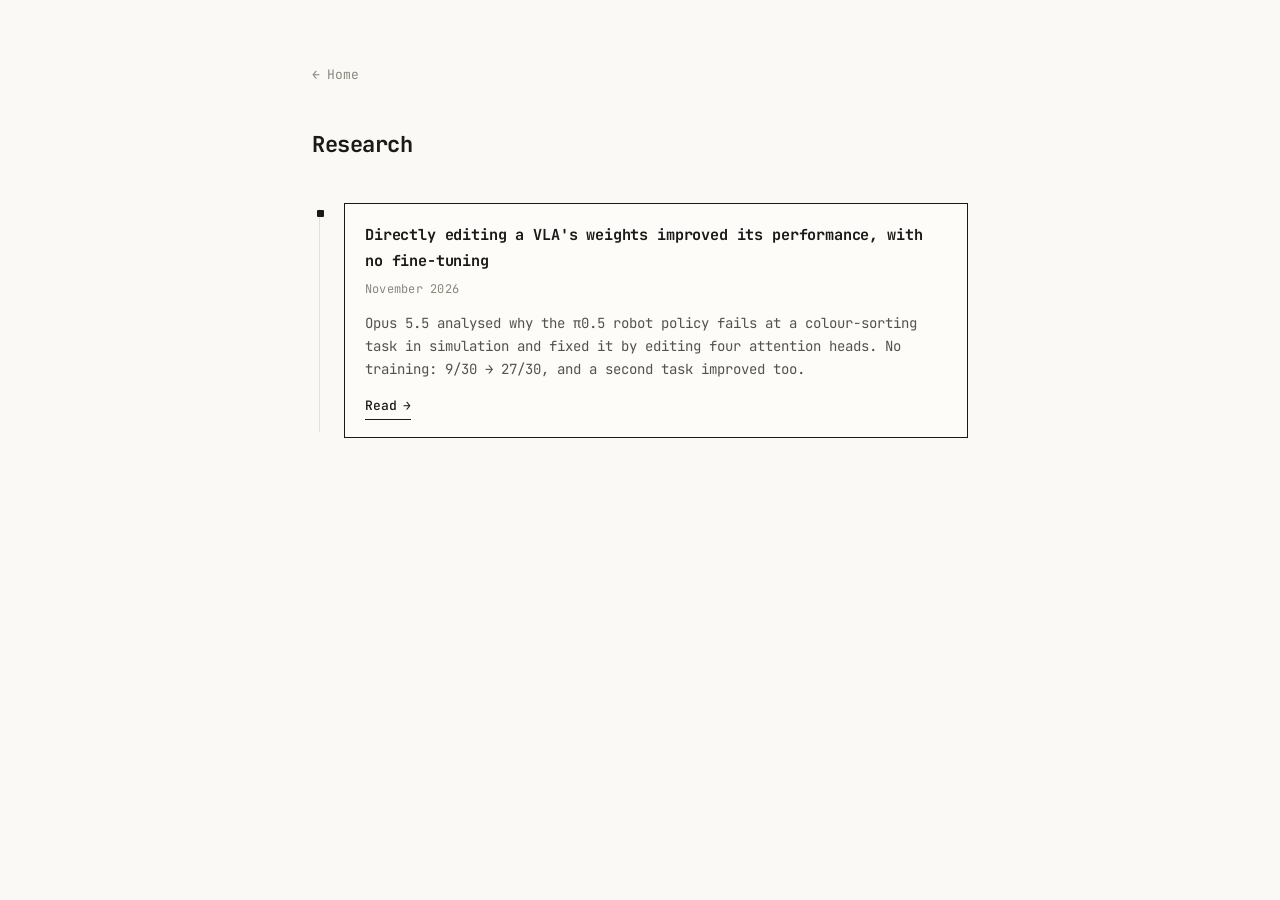
==== research/index.html @ 10c85fe3 "Add a /research index page and point the homepage nav link at it" ====
<!DOCTYPE html>
<html lang="en">
<head>
    <meta charset="UTF-8">
    <meta name="viewport" content="width=device-width, initial-scale=1.0, viewport-fit=cover">
    <meta name="theme-color" content="#faf9f5">
    <meta name="mobile-web-app-capable" content="yes">
    <meta name="apple-mobile-web-app-capable" content="yes">
    <meta name="apple-mobile-web-app-status-bar-style" content="default">
    <link rel="stylesheet" href="/style.css">
    <title>Research — Abdul Rahim Mirani</title>
    <link rel="canonical" href="https://www.abdulrahimmirani.com/research">
    <link rel="preconnect" href="https://fonts.googleapis.com">
    <link rel="preconnect" href="https://fonts.gstatic.com" crossorigin>
    <link href="https://fonts.googleapis.com/css2?family=JetBrains+Mono:wght@400;500;700&display=swap" rel="stylesheet">
    <script>
        window.va = window.va || function () { (window.vaq = window.vaq || []).push(arguments); };
    </script>
    <script defer src="/_vercel/insights/script.js"></script>
</head>

<body>
    <main>
        <a href="/" class="back-link">Home</a>

        <section class="work" aria-label="Research">
            <h1 class="page-title">Research</h1>

            <ul class="entry-list">
                <li class="entry featured">
                    <h3 class="entry-title">Directly editing a VLA's weights improved its performance, with no fine-tuning</h3>
                    <p class="entry-meta">November 2026</p>
                    <p class="entry-desc">Opus 5.5 analysed why the π0.5 robot policy fails at a colour-sorting task in simulation and fixed it by editing four attention heads. No training: 9/30 → 27/30, and a second task improved too.</p>
                    <div class="entry-links">
                        <a href="/research/vla-weight-editing" class="entry-link">Read</a>
                    </div>
                </li>
            </ul>
        </section>
    </main>
</body>
</html>
---- style.css ----
:root {
    --background: #faf9f5;        /* warm cream/paper */
    --background-card: #fdfcf9;   /* slightly lighter for boxes */
    --text: #1a1a1a;             /* near-black */
    --text-secondary: #55524c;   /* warm gray */
    --text-muted: #8a867d;       /* muted warm gray */
    --line: #e4e1d8;             /* light hairline border */
    --line-strong: #1a1a1a;      /* strong border for featured box */

    --font-serif: "Tinos", "Times New Roman", Times, serif;
    --font-mono: "JetBrains Mono", "IBM Plex Mono", ui-monospace, "SFMono-Regular", Menlo, Consolas, monospace;
}

* {
    margin: 0;
    padding: 0;
    box-sizing: border-box;
}

html {
    background-color: var(--background);
    min-height: 100%;
    height: 100%;
    overflow-x: hidden;
    -webkit-overflow-scrolling: touch;
    scroll-behavior: smooth;
}

html,
body {
    background-color: var(--background);
}

body {
    color: var(--text);
    font-family: var(--font-mono);
    font-size: 0.9375rem;
    line-height: 1.7;
    padding-top: max(4rem, env(safe-area-inset-top));
    padding-right: max(1.5rem, env(safe-area-inset-right));
    padding-bottom: max(6rem, env(safe-area-inset-bottom));
    padding-left: max(1.5rem, env(safe-area-inset-left));
    max-width: 44rem;
    margin: 0 auto;
    min-height: 100vh;
    -webkit-font-smoothing: antialiased;
    text-rendering: optimizeLegibility;
}

main {
    display: flex;
    flex-direction: column;
    gap: 0;
}

/* ---------- Header / Navigation ---------- */
.site-header {
    display: flex;
    align-items: baseline;
    justify-content: space-between;
    gap: 1.5rem;
    flex-wrap: wrap;
    padding-bottom: 1.5rem;
    border-bottom: 1px solid var(--line);
}

.logo {
    font-family: var(--font-mono);
    font-size: 1.375rem;
    font-weight: 700;
    line-height: 1.2;
    letter-spacing: -0.02em;
}

.logo a {
    color: var(--text);
    text-decoration: none;
}

.header-brand {
    display: flex;
    flex-direction: column;
    gap: 0.75rem;
}

.nav-links {
    display: flex;
    align-items: baseline;
    gap: 1.5rem;
}

.nav-link {
    color: var(--text-muted);
    text-decoration: none;
    font-size: 0.8125rem;
    letter-spacing: 0.02em;
    padding-bottom: 2px;
    border-bottom: 1px solid transparent;
    transition: color 0.2s ease, border-color 0.2s ease;
}

.nav-link:hover {
    color: var(--text);
}

.nav-link.active {
    color: var(--text);
    border-bottom-color: var(--text);
}

/* ---------- Intro ---------- */
.intro {
    margin-top: 2.5rem;
}

.bio {
    color: var(--text-secondary);
    font-size: 0.9375rem;
    line-height: 1.75;
    max-width: 38rem;
}

.bio-role {
    color: var(--text);
    font-size: 1.0625rem;
    font-weight: 700;
    letter-spacing: -0.02em;
    line-height: 1.4;
}

.bio-current {
    color: var(--text-secondary);
}

.bio-previous {
    margin-top: 0;
}

.bio + .bio {
    margin-top: 1rem;
}

.bio-role + .bio {
    margin-top: 0.35rem;
}

.bio-current + .bio {
    margin-top: 1.75rem;
}

/* ---------- Home nav ---------- */
.home-nav {
    display: flex;
    flex-direction: column;
    align-items: flex-start;
    gap: 1rem;
    margin-top: 2.5rem;
}

.home-nav-link {
    display: inline-flex;
    align-items: center;
    color: var(--text);
    text-decoration: none;
    font-size: 1rem;
    font-weight: 500;
    border-bottom: 1px solid var(--line-strong);
    padding-bottom: 1px;
    transition: opacity 0.2s ease;
}

.home-nav-link::after {
    content: '\2192';
    margin-left: 0.4rem;
    transition: transform 0.2s ease;
}

.home-nav-link:hover {
    opacity: 0.6;
}

.home-nav-link:hover::after {
    transform: translateX(2px);
}

/* ---------- Subpage back link ---------- */
.back-link {
    display: inline-flex;
    align-items: center;
    color: var(--text-muted);
    text-decoration: none;
    font-size: 0.8125rem;
    letter-spacing: 0.02em;
    margin-bottom: 2.5rem;
    transition: color 0.2s ease;
}

.back-link::before {
    content: '\2190';
    margin-right: 0.4rem;
    transition: transform 0.2s ease;
}

.back-link:hover {
    color: var(--text);
}

.back-link:hover::before {
    transform: translateX(-2px);
}

.page-title {
    font-family: var(--font-mono);
    font-size: 1.375rem;
    font-weight: 700;
    letter-spacing: -0.02em;
    color: var(--text);
    margin-bottom: 2.5rem;
}

.social-icons-row {
    display: flex;
    flex-wrap: wrap;
    align-items: center;
    gap: 1.25rem;
}

.social-icon {
    display: inline-flex;
    align-items: center;
    justify-content: center;
    color: var(--text-muted);
    text-decoration: none;
    width: 1.5rem;
    height: 1.5rem;
    transition: color 0.2s ease, transform 0.2s ease;
}

.social-icon svg {
    width: 1.125rem;
    height: 1.125rem;
    fill: currentColor;
}

.social-icon:hover {
    color: var(--text);
    transform: translateY(-1px);
}

/* ---------- Work / Sections ---------- */
.work {
    margin-top: 3.5rem;
}

.back-link + .work {
    margin-top: 0;
}

.section-label {
    font-family: var(--font-mono);
    font-size: 0.75rem;
    font-weight: 600;
    text-transform: uppercase;
    letter-spacing: 0.12em;
    color: var(--text-muted);
    margin-bottom: 1.5rem;
}

.work .section-label:not(:first-child) {
    margin-top: 3rem;
}

/* ---------- Entry list (timeline) ---------- */
.entry-list {
    list-style: none;
    position: relative;
    margin-left: 0.25rem;
}

.entry-list::before {
    content: '';
    position: absolute;
    left: 3px;
    top: 6px;
    bottom: 6px;
    width: 1px;
    background: var(--line);
}

.entry {
    position: relative;
    padding-left: 1.75rem;
    padding-bottom: 2rem;
}

.entry:last-child {
    padding-bottom: 0;
}

.entry::before {
    content: '';
    position: absolute;
    left: 0;
    top: 6px;
    width: 7px;
    height: 7px;
    background: var(--text);
    border-radius: 1px;
}

.entry.featured {
    padding: 1.1rem 1.25rem;
    margin-left: 1.75rem;
    margin-bottom: 2rem;
    padding-left: 1.25rem;
    border: 1px solid var(--line-strong);
    background: var(--background-card);
}

.entry.featured::before {
    left: -1.75rem;
}

.entry-title {
    font-family: var(--font-mono);
    font-size: 0.95rem;
    font-weight: 700;
    letter-spacing: -0.01em;
    color: var(--text);
    margin-bottom: 0.35rem;
}

.entry-subtitle {
    color: var(--text-secondary);
    font-size: 0.8125rem;
    margin-bottom: 0.75rem;
}

.entry-meta {
    color: var(--text-muted);
    font-size: 0.75rem;
    letter-spacing: 0.02em;
    margin-bottom: 0.75rem;
}

.entry-desc {
    color: var(--text-secondary);
    font-size: 0.875rem;
    line-height: 1.65;
    margin-bottom: 0.6rem;
}

.entry-desc:last-of-type {
    margin-bottom: 0;
}

.entry-links {
    display: flex;
    align-items: center;
    gap: 1rem;
    margin-top: 0.9rem;
}

.entry-link {
    display: inline-flex;
    align-items: center;
    color: var(--text);
    text-decoration: none;
    font-size: 0.8125rem;
    font-weight: 500;
    border-bottom: 1px solid var(--line-strong);
    padding-bottom: 1px;
    transition: opacity 0.2s ease;
}

.entry-link::after {
    content: '\2192';
    margin-left: 0.4rem;
    transition: transform 0.2s ease;
}

.entry-link:hover {
    opacity: 0.6;
}

.entry-link:hover::after {
    transform: translateX(2px);
}

.entry-github {
    display: inline-flex;
    align-items: center;
    justify-content: center;
    color: var(--text-muted);
    text-decoration: none;
    width: 1.25rem;
    height: 1.25rem;
    transition: color 0.2s ease, transform 0.2s ease;
}

.entry-github svg {
    width: 1rem;
    height: 1rem;
    fill: currentColor;
}

.entry-github:hover {
    color: var(--text);
    transform: translateY(-1px);
}

/* ---------- Focus states ---------- */
a:focus-visible {
    outline: 2px solid var(--text);
    outline-offset: 3px;
    border-radius: 2px;
}

::selection {
    background: #1a1a1a;
    color: #faf9f5;
}

/* ---------- Tablet / Mobile ---------- */
@media (max-width: 768px) {
    html {
        -webkit-text-size-adjust: 100%;
        touch-action: manipulation;
    }

    body {
        padding-top: max(2.5rem, env(safe-area-inset-top));
        padding-right: max(1.25rem, env(safe-area-inset-right));
        padding-bottom: max(4rem, env(safe-area-inset-bottom));
        padding-left: max(1.25rem, env(safe-area-inset-left));
        min-height: 100vh;
        min-height: -webkit-fill-available;
    }

    .home-nav {
        gap: 1.25rem;
    }

    .home-nav-link {
        min-height: 2.75rem;
        padding: 0.35rem 0;
    }

    .back-link {
        min-height: 2.75rem;
        padding: 0.35rem 0;
        margin-bottom: 2rem;
    }

    .site-header {
        padding-bottom: 1.75rem;
    }

    .logo {
        font-size: 1.2rem;
    }

    .nav-links {
        gap: 1.25rem;
    }

    .intro {
        margin-top: 2rem;
    }

    .work {
        margin-top: 3rem;
    }

    .entry.featured {
        padding: 1rem 1.1rem;
    }
}

@media (max-width: 480px) {
    body {
        padding-top: max(2rem, env(safe-area-inset-top));
        padding-right: max(1rem, env(safe-area-inset-right));
        padding-bottom: max(3.5rem, env(safe-area-inset-bottom));
        padding-left: max(1rem, env(safe-area-inset-left));
        font-size: 0.9375rem;
    }

    .site-header {
        gap: 1rem;
    }

    .logo {
        font-size: 1.1rem;
    }

    .nav-links {
        gap: 1rem;
    }

    .entry {
        padding-left: 1.5rem;
    }

    .entry.featured {
        margin-left: 1.5rem;
    }

    .entry.featured::before {
        left: -1.5rem;
    }

    .entry-title {
        font-size: 0.9rem;
    }

    .social-icons-row {
        gap: 1.1rem;
    }
}
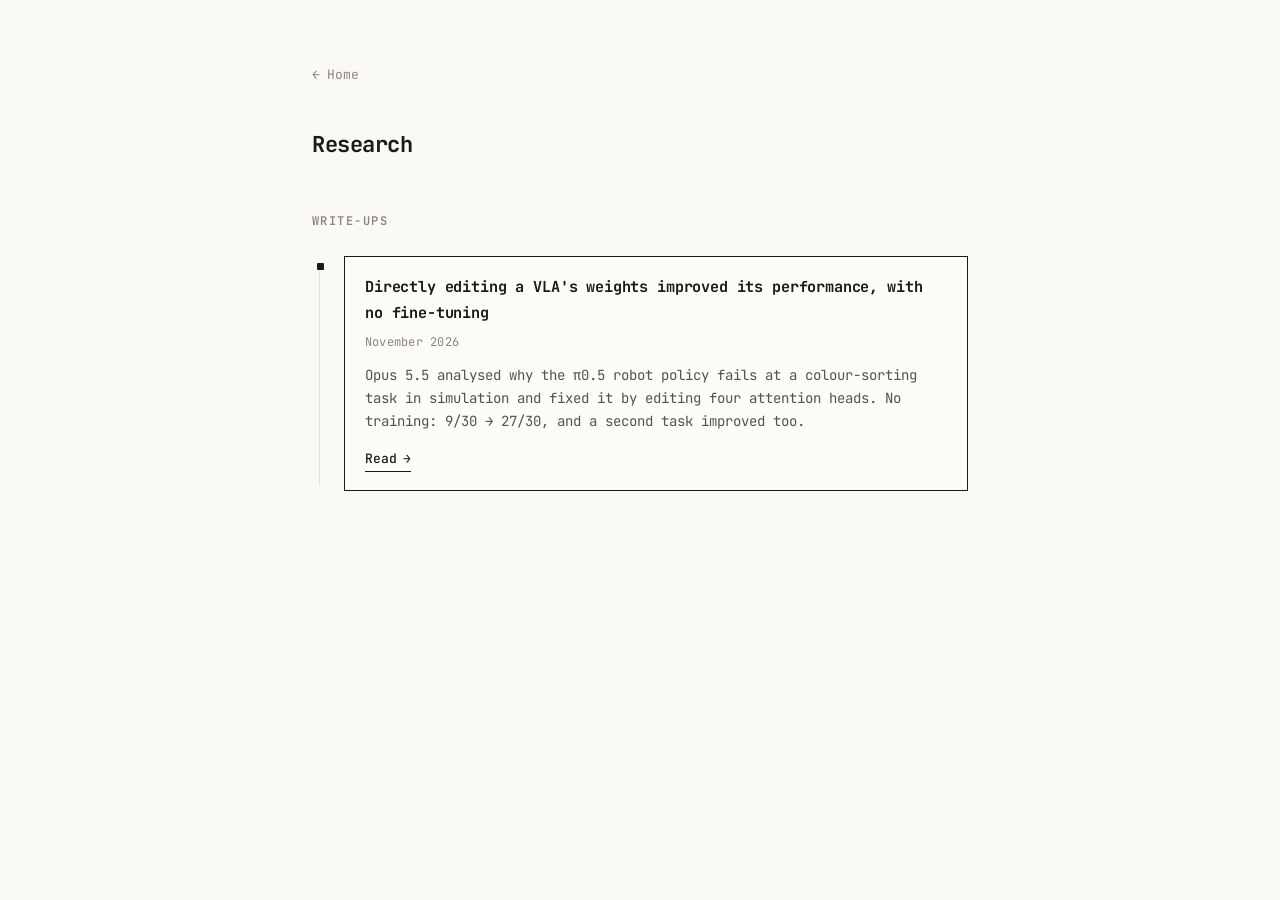
==== commit efc786d6: "Add a section heading to the research index for a proper heading outline" ====
--- a/research/index.html
+++ b/research/index.html
@@ -26,6 +26,8 @@
         <section class="work" aria-label="Research">
             <h1 class="page-title">Research</h1>
 
+            <h2 class="section-label">Write-ups</h2>
+
             <ul class="entry-list">
                 <li class="entry featured">
                     <h3 class="entry-title">Directly editing a VLA's weights improved its performance, with no fine-tuning</h3>
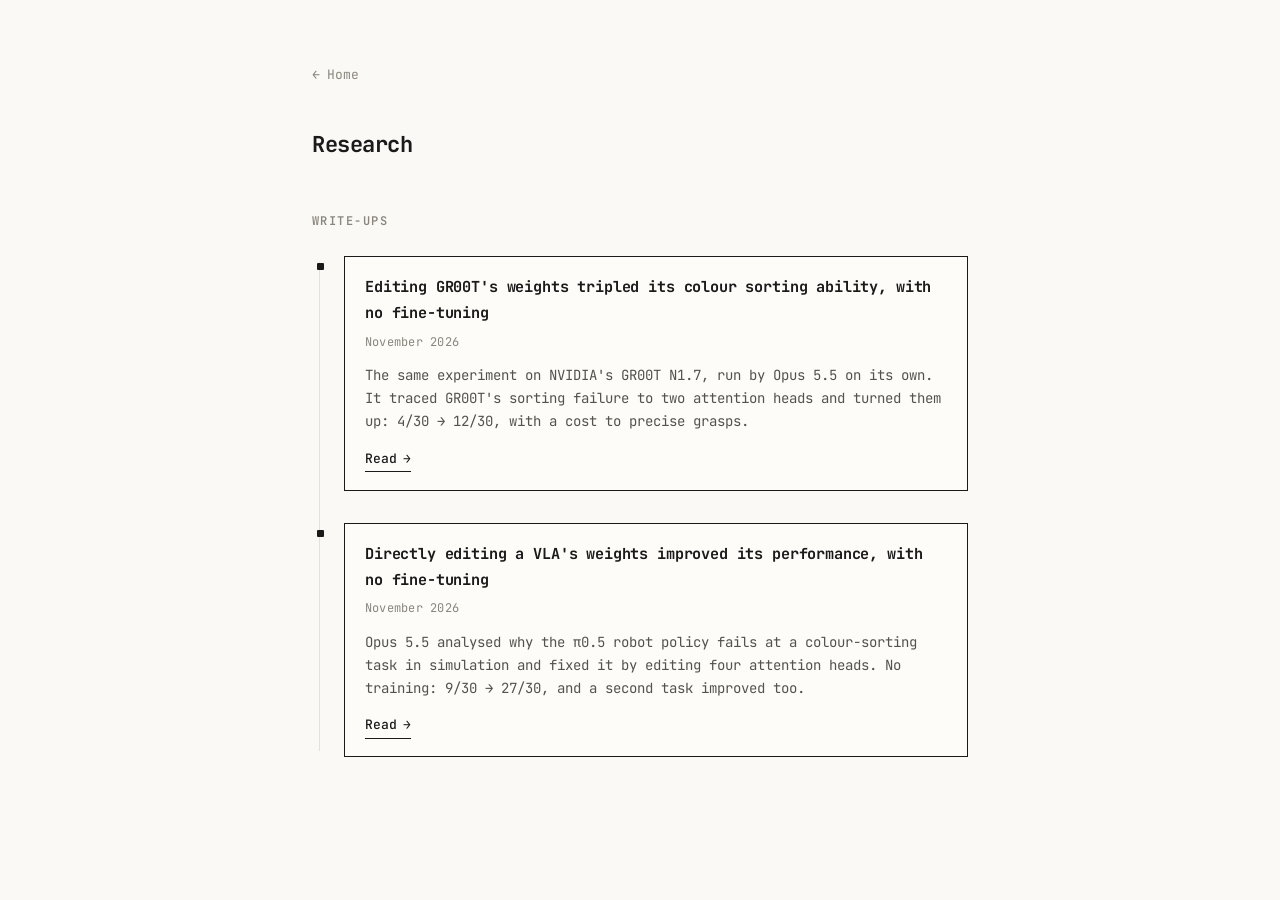
==== commit 1f66627d: "Research index: add the GR00T write-up" ====
--- a/research/index.html
+++ b/research/index.html
@@ -10,6 +10,18 @@
     <link rel="stylesheet" href="/style.css">
     <title>Research — Abdul Rahim Mirani</title>
     <link rel="canonical" href="https://www.abdulrahimmirani.com/research">
+    <meta name="description" content="Research write-ups by Abdul Rahim Mirani.">
+    <meta property="og:type" content="website">
+    <meta property="og:title" content="Research — Abdul Rahim Mirani">
+    <meta property="og:description" content="Directly editing a VLA's weights improved its performance, with no fine-tuning.">
+    <meta property="og:url" content="https://www.abdulrahimmirani.com/research">
+    <meta property="og:image" content="https://www.abdulrahimmirani.com/research/vla-weight-editing/media/og-image.jpg">
+    <meta property="og:image:width" content="1200">
+    <meta property="og:image:height" content="630">
+    <meta name="twitter:card" content="summary_large_image">
+    <meta name="twitter:site" content="@rahim_mirani">
+    <meta name="twitter:title" content="Research — Abdul Rahim Mirani">
+    <meta name="twitter:image" content="https://www.abdulrahimmirani.com/research/vla-weight-editing/media/og-image.jpg">
     <link rel="preconnect" href="https://fonts.googleapis.com">
     <link rel="preconnect" href="https://fonts.gstatic.com" crossorigin>
     <link href="https://fonts.googleapis.com/css2?family=JetBrains+Mono:wght@400;500;700&display=swap" rel="stylesheet">
@@ -30,6 +42,14 @@
 
             <ul class="entry-list">
                 <li class="entry featured">
+                    <h3 class="entry-title">Editing GR00T's weights tripled its colour sorting ability, with no fine-tuning</h3>
+                    <p class="entry-meta">November 2026</p>
+                    <p class="entry-desc">The same experiment on NVIDIA's GR00T N1.7, run by Opus 5.5 on its own. It traced GR00T's sorting failure to two attention heads and turned them up: 4/30 → 12/30, with a cost to precise grasps.</p>
+                    <div class="entry-links">
+                        <a href="/research/groot-weight-editing" class="entry-link">Read</a>
+                    </div>
+                </li>
+                <li class="entry featured">
                     <h3 class="entry-title">Directly editing a VLA's weights improved its performance, with no fine-tuning</h3>
                     <p class="entry-meta">November 2026</p>
                     <p class="entry-desc">Opus 5.5 analysed why the π0.5 robot policy fails at a colour-sorting task in simulation and fixed it by editing four attention heads. No training: 9/30 → 27/30, and a second task improved too.</p>
